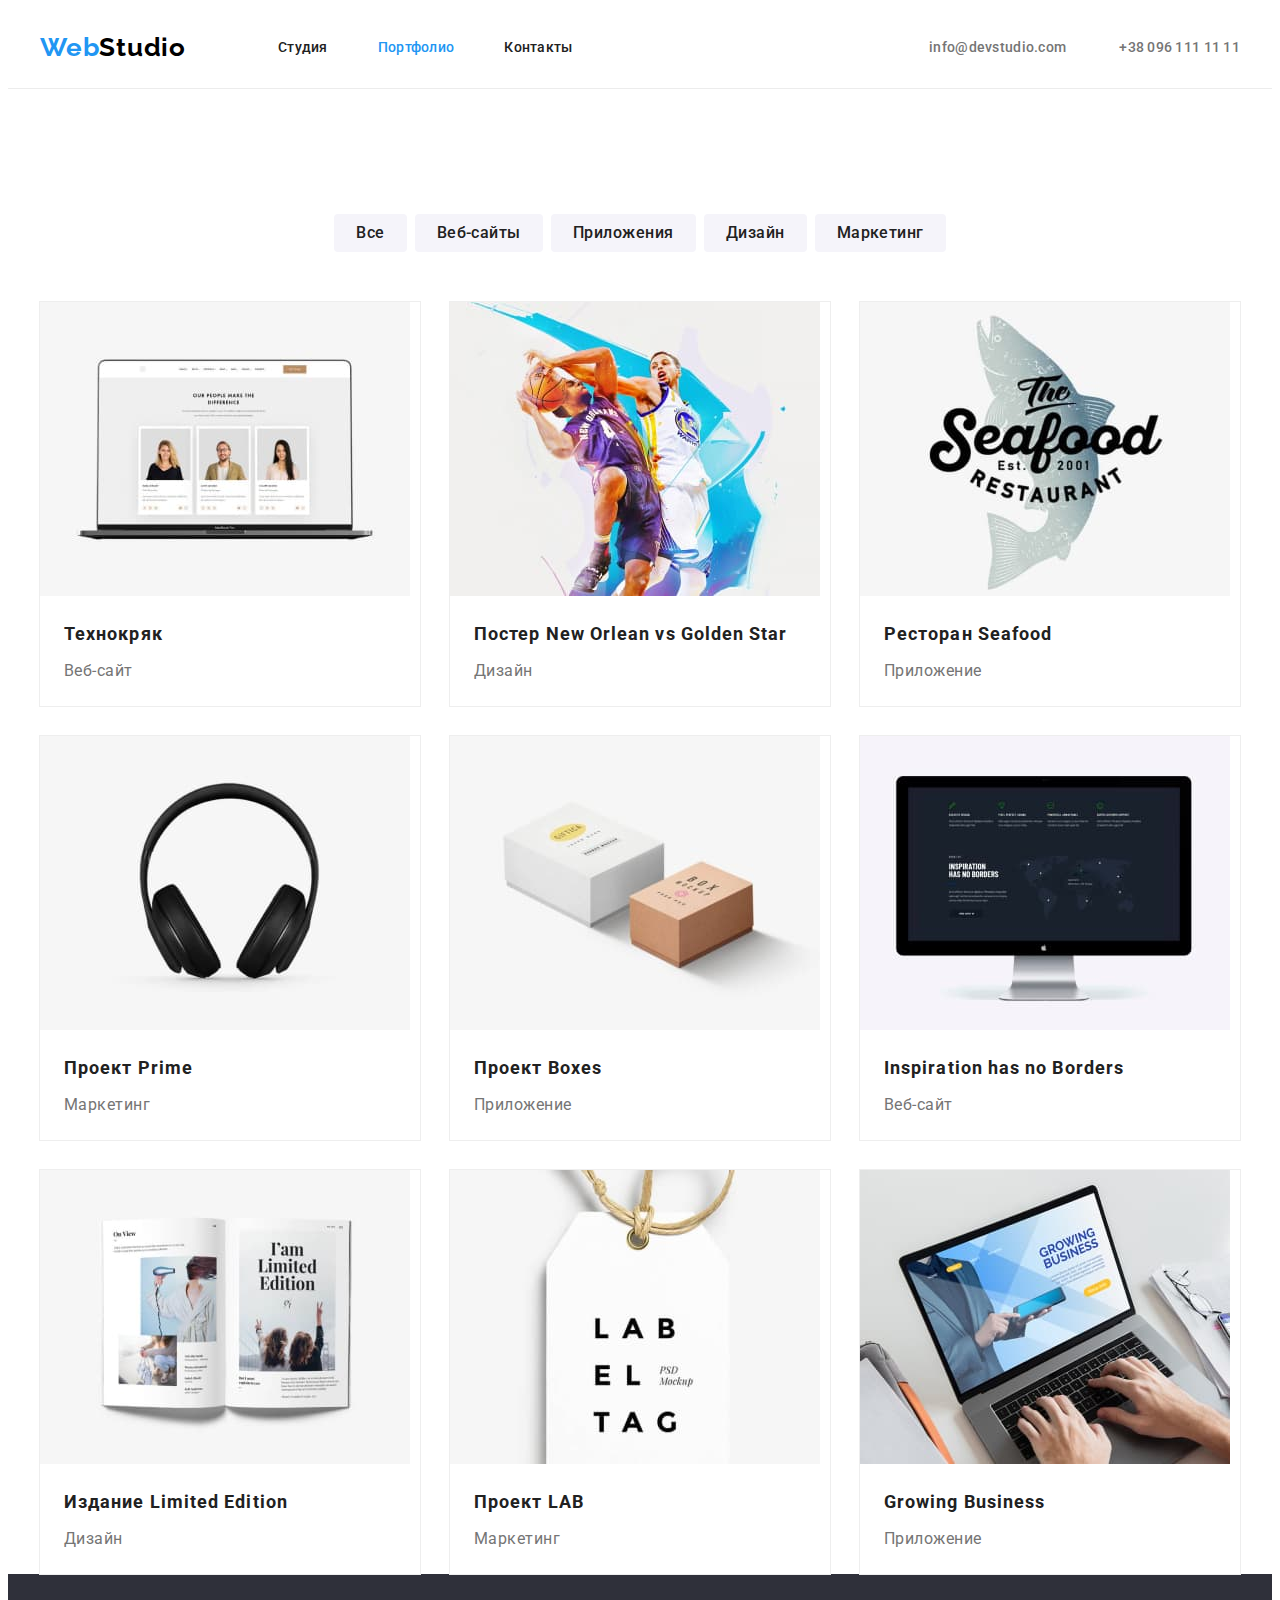
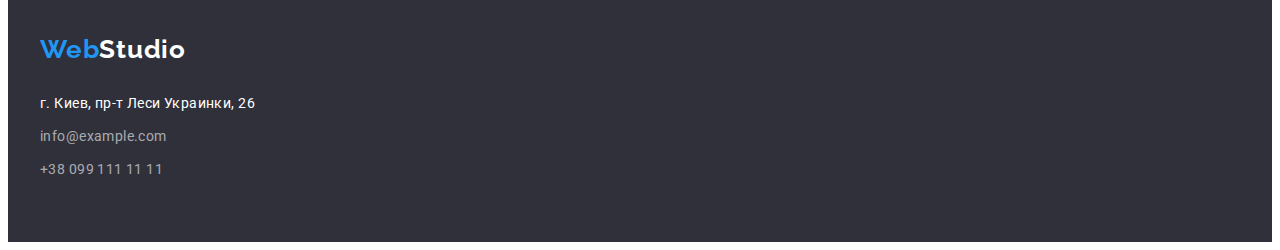
==== portfolio.html @ a0f65e9c "homework №3" ====
<!DOCTYPE html>
<html lang="en">
  <head>
    <meta charset="UTF-8" />
    <meta http-equiv="X-UA-Compatible" content="IE=edge" />
    <meta name="viewport" content="width=, initial-scale=1.0" />
    <title>Portfolio</title>

    <!--Шрифти-->
    <link rel="preconnect" href="https://fonts.googleapis.com" />
    <link rel="preconnect" href="https://fonts.gstatic.com" crossorigin />
    <link
      href="https://fonts.googleapis.com/css2?family=Raleway:wght@700&family=Roboto:wght@400;500;700;900&display=swap"
      rel="stylesheet"
    />

    <!-- Normalize styles start - нормалізація стилів-->
    <link
      rel="stylesheet"
      href="https://cdnjs.cloudflare.com/ajax/libs/modern-normalize/1.1.0/modern-normalize.min.css"
      integrity="sha512-wpPYUAdjBVSE4KJnH1VR1HeZfpl1ub8YT/NKx4PuQ5NmX2tKuGu6U/JRp5y+Y8XG2tV+wKQpNHVUX03MfMFn9Q=="
      crossorigin="anonymous"
      referrerpolicy="no-referrer"
    />
    <!-- Normalize styles end -->

    <!-- Кастомні стилі-->
    <link rel="stylesheet" href="./css/styles.css" />
  </head>

  <body>
    <!--section header-->
    <header class="header">
      <div class="header-container container">
        <a class="header-logo logo link" href="./index.html"
          ><span class="logo-accent">Web</span><span class="logo-black">Studio</span></a
        >
        <nav class="header-nav">
          <ul class="header-list list">
            <li class="header-item">
              <a class="header-link link" href="./index.html">Студия</a>
            </li>
            <li class="header-item">
              <a class="header-link link-page link" href="./portfolio.html">Портфолио</a>
            </li>
            <li class="header-item">
              <a class="header-link link" href="">Контакты</a>
            </li>
          </ul>
        </nav>
        <div class="header-group">
          <a class="header-mail link" href="mailto:info@devstudio.com">info@devstudio.com</a>
          <a class="header-phone link" href="tel:+380961111111">+38 096 111 11 11</a>
        </div>
      </div>
    </header>

    <!-- Блок унікального контенту на сторінці -->

    <main>
      <!--section portfolio-->

      <section class="portfolio">
        <div class="container portfolio-container">
          <h1 class="portfolio-header">Портфолио</h1>
          <ul class="portfolio-list list">
            <li class="portfolio-item">
              <button class="portfolio-btn" type="button">Все</button>
            </li>
            <li class="portfolio-item">
              <button class="portfolio-btn" type="button">Веб-сайты</button>
            </li>
            <li class="portfolio-item">
              <button class="portfolio-btn" type="button">Приложения</button>
            </li>
            <li class="portfolio-item">
              <button class="portfolio-btn" type="button">Дизайн</button>
            </li>
            <li class="portfolio-item">
              <button class="portfolio-btn" type="button">Маркетинг</button>
            </li>
          </ul>

          <ul class="projects-list list">
            <li class="projects-item">
              <a class="project-item link" href="">
                <img src="./images/portfolio/img-21.jpg" alt="Веб-сайт" width="370" height="294" />
                <div class="projects-content">
                  <h2 class="projects-header">Технокряк</h2>
                  <p class="projects-text">Веб-сайт</p>
                </div>
              </a>
            </li>
            <li class="projects-item">
              <a class="project-item link" href="">
                <img src="./images/portfolio/img-22.jpg" alt="Дизайн" width="370" height="294" />
                <div class="projects-content">
                  <h2 class="projects-header">
                    Постер <span lang="en">New Orlean vs Golden Star</span>
                  </h2>
                  <p class="projects-text">Дизайн</p>
                </div>
              </a>
            </li>
            <li class="projects-item">
              <a class="project-item link" href="">
                <img
                  src="./images/portfolio/img-23.jpg"
                  alt="Приложение"
                  width="370"
                  height="294"
                />
                <div class="projects-content">
                  <h2 class="projects-header">Ресторан <span lang="en">Seafood</span></h2>
                  <p class="projects-text">Приложение</p>
                </div>
              </a>
            </li>
            <li class="projects-item">
              <a class="project-item link" href="">
                <img src="./images/portfolio/img-24.jpg" alt="Маркетинг" width="370" height="294" />
                <div class="projects-content">
                  <h2 class="projects-header">Проект <span lang="en">Prime</span></h2>
                  <p class="projects-text">Маркетинг</p>
                </div>
              </a>
            </li>
            <li class="projects-item">
              <a class="project-item link" href="">
                <img
                  src="./images/portfolio/img-25.jpg"
                  alt="Приложение"
                  width="370"
                  height="294"
                />
                <div class="projects-content">
                  <h2 class="projects-header">Проект <span lang="en">Boxes</span></h2>
                  <p class="projects-text">Приложение</p>
                </div>
              </a>
            </li>
            <li class="projects-item">
              <a class="project-item link" href="">
                <img src="./images/portfolio/img-26.jpg" alt="Веб-сайт" width="370" height="294" />
                <div class="projects-content">
                  <h2 class="projects-header" lang="en">Inspiration has no Borders</h2>
                  <p class="projects-text">Веб-сайт</p>
                </div>
              </a>
            </li>
            <li class="projects-item">
              <a class="project-item link" href="">
                <img src="./images/portfolio/img-27.jpg" alt="Дизайн" width="370" height="294" />
                <div class="projects-content">
                  <h2 class="projects-header">Издание <span lang="en">Limited Edition</span></h2>
                  <p class="projects-text">Дизайн</p>
                </div>
              </a>
            </li>
            <li class="projects-item">
              <a class="project-item link" href="">
                <img src="./images/portfolio/img-28.jpg" alt="Маркетинг" width="370" height="294" />
                <div class="projects-content">
                  <h2 class="projects-header">Проект <span lang="en">LAB</span></h2>
                  <p class="projects-text">Маркетинг</p>
                </div>
              </a>
            </li>
            <li class="projects-item">
              <a class="project-item link" href="">
                <img
                  src="./images/portfolio/img-29.jpg"
                  alt="Приложение"
                  width="370"
                  height="294"
                />
                <div class="projects-content">
                  <h2 class="projects-header" lang="en">Growing Business</h2>
                  <p class="projects-text">Приложение</p>
                </div>
              </a>
            </li>
          </ul>
        </div>
      </section>
    </main>

    <!-- Секція футер footer -->

    <footer class="footer">
      <div class="container">
        <a class="footer-logo logo link" href="./index.html"
          ><span class="logo-accent">Web</span><span class="logo-white">Studio</span></a
        >

        <ul class="footer-list list">
          <li class="footer-list-item">
            <a
              class="footer-adres link"
              href="https://goo.gl/maps/ohNzx2PxWjNoFHiMA"
              target="_blank"
              rel="noopener noreferrer"
            >
              г. Киев, пр-т Леси Украинки, 26
            </a>
          </li>
          <li class="footer-list-item">
            <a class="footer-mail link" href="mailto:info@example.com">info@example.com</a>
          </li>
          <li class="footer-list-item">
            <a class="footer-phone link" href="tel:+380991111111">+38 099 111 11 11</a>
          </li>
        </ul>
      </div>
    </footer>
  </body>
</html>
---- css/styles.css ----
:root {

 /* fonts */
    --main-font: "Roboto";
    --secondary-font: "Raleway";

/* logo colers */
    --logo-basic: #2196F3;
    --logo-black: #000000;
    --logo-white: #FFFFFF;

/* bg-colors  */
    --bg-general: #FFFFFF;
    --bg-secondery: #2F303A;
    --bg-main: #E5E5E5;
    --bg-command: #F5F4FA;
    --hat-hover: #188ce8;

    
/* text colors */
    --txt-title: #212121;
    --txt-general: #FFFFFF;
    --txt-secondery: #757575;
    --highlight-color: #2196F3;
    --footer-contact: rgba(255, 255, 255, 0.6);

/* line color */
    --header-line: #ECECEC;
    --item-line: #EEEEEE;
} 
 

/* body */
 
body {
    font-family: var(--main-font), sans-serif;
    font-size: 14px;
    line-height: 1.14;
    color: var(--txt-title);

}


/*reset */

h1,
h2,
h3,
h4,
p {
    margin: 0;
}

img {
    display: block;
    max-width: 100%;
    height: auto;
}

/* common styles start */

.container {
    width: 1200px;
    padding-left: 15px;
    padding-right: 15px;
    margin-left: auto;
    margin-right: auto;
}

.link {
    text-decoration: none;
}

.list {
    list-style: none;
    margin: 0;
    padding: 0;
}


/* logo, header, footer */

/* logo ======================= ЛОГОТИП  */

.logo {
    font-family: var(--secondary-font);
    font-weight: 700;
    font-size: 26px;
    line-height: 1.19;
    letter-spacing: 0.03em;
    color: var(--logo-basic);
}

.logo-black {
    color: var(--logo-black);
}

.logo-white {
    color: var(--logo-white);
}

/* header ========================ШАПКА */

.header {
    background-color: var(--bg-general);
    border-bottom: 1px solid var(--header-line);
}

.header-logo {
    margin-right: 92px;
    margin-top: 24px;
    margin-bottom: 25px;
}

.header-item:not(:last-child) {
    margin-right: 50px;
}

.header-link {
    display: block;
    padding-top: 32px;
    padding-bottom: 32px;
    font-weight: 500;
    font-size: 14px;
    line-height: 1.14;
    letter-spacing: 0.02em;
    color: var(--txt-title);
}

.header-link:hover,
.header-link:focus {
    color: var(--highlight-color);
}

.header-group {
    margin-left: auto;
}

.header-container {
    display: flex;
    align-items: center;
}

.header-list {
    display: flex;
}

.link-page {
    color: var(--highlight-color);
}

.header-phone {
    margin-left: 50px;
}

.header-mail,
.header-phone {
    font-weight: 500;
    font-size: 14px;
    line-height: 1.14;
    letter-spacing: 0.02em;
    color: var(--txt-secondery);
}

.header-mail:hover,
.header-mail:focus,
.header-phone:hover,
.header-phone:focus {
    color: var(--highlight-color);
}
 
/* footer ========================  ПОДВАЛ */

.footer {
    background-color: var(--bg-secondery);
    padding-top: 60px;
    padding-bottom: 60px;
}

.footer-list {
    margin-top: 20pt;
}

.footer-list-item:not(:last-child) {
    margin-bottom: 9px;
    margin-top: 0px;
}

.footer-adres,
.footer-mail,
.footer-phone {
    font-size: 14px;
    line-height: 1.71;
    letter-spacing: 0.03em;
}

.footer-adres {
    color: var(--txt-general);
}

.footer-mail,
.footer-phone {
    color: var(--footer-contact);
}


/*   main page ==================ГЛАВНАЯ СТРАНИЦА */

/* hat  */

.hat {
    background-color: var(--bg-secondery);
    padding-top: 200px;
    padding-bottom: 200px;
}

.hat-title {
    font-weight: 900;
    font-size: 44px;
    line-height: 1.36;
    text-align: center;
    letter-spacing: 0.06em;
    text-transform: uppercase;
    color: var(--txt-general);
    max-width: 650px;
    margin: 0 auto;
}

.hat-btn {
    font-family: var(--main-font), sans-serif;
    background-color: var(--highlight-color);
    font-weight: 700;
    font-size: 16px;
    line-height: 1.88;
    letter-spacing: 0.06em;
    color: var(--txt-general);
    display: block;
    margin-left: auto;
    margin-right: auto;
    margin-top: 30px;
    border-radius: 4px;
    border-style: none;
    padding: 10px 32px;
}

.hat-btn:hover,
.hat-btn:focus {
    background-color: var(--hat-hover);
    color: var(--txt-general);
}

/* about */

.about {
    padding: 94px;
}

.about-list {
    display: flex;
    padding-left: 0px;
    padding-right: 0px;
}

.about-item {
    width: 270px;
}

.about-item:not(:last-child) {
    margin-right: 30px;
}

.about-header {
    font-weight: 700;
    font-size: 14px;
    line-height: 1.14;
    letter-spacing: 0.03em;
    text-transform: uppercase;
    color: var(--txt-title);
    margin-right: 30px;
}

.about-text {
    font-size: 14px;
    line-height: 1.71;
    letter-spacing: 0.03em;
    color: var(--txt-secondery);
}

/* work */

.work-header {
    font-weight: 700;
    font-size: 36px;
    line-height: 1.17;
    text-align: center;
    letter-spacing: 0.03em;
    color: var(--txt-title);
    margin-bottom: 50px;
}

.work-list {
    display: flex;
    margin-bottom: 94px;
}

.work-list-item:not(:last-child) {
    margin-right: 30px;
}

/* command */

.command {
    background-color: var(--bg-command);
    padding-top: 94px;
    padding-bottom: 94px;
}

.command-list {
    display: flex;
}

.command-list-item {
    background-color: var(--bg-general);
}

.command-list-item:not(:last-child) {
    margin-right: 30px;
}

.command-header {
    font-weight: 700;
    font-size: 36px;
    line-height: 1.17;
    text-align: center;
    letter-spacing: 0.03em;
    color: var(--txt-title);
    padding-top: 94px;
    padding-bottom: 50px;
}

.command-list-header,
.command-text {
    font-size: 16px;
    line-height: 1.19;
    text-align: center;
    letter-spacing: 0.03em;
    color: var(--txt-title);
}

.command-list-header {
    font-weight: 500;
    color: var(--txt-title);
    padding-top: 30px;
    padding-bottom: 10px;
}

.command-text {
    color: var(--txt-secondery);
    padding-top: 0px;
    padding-bottom: 30px;
}


/* page portfolio ======================== СТРАНИЦА ПОРТФОЛИО  */

/* filter */

.portfolio-header {
    display: none;
}

/*  block portfolio-btn --- блок кнопок */

.portfolio-list {
    display: flex;
    justify-content: center;
    margin-left: auto;
    margin-left: auto;
}

.portfolio-item {
    margin-bottom: 50px;
    margin-top: 94pt;
}

.portfolio-item:not(:last-child) {
    margin-right: 8px;
}

.portfolio-btn {
    font-family: var(--main-font), sans-serif;
    background-color: var(--bg-command);
    font-weight: 500;
    font-size: 16px;
    line-height: 1.62;
    text-align: center;
    letter-spacing: 0.03em;
    color: var(--txt-title);
    cursor: pointer;
    padding: 6px 22px;
    border-radius: 4px;
    border-style: none;
}

.portfolio-btn:hover,
.portfolio-btn:focus {
    background-color: var(--highlight-color);
    color: var(--txt-general);
}

/*  block projects-list --- блок проэктов */

.projects-list {
    padding: 0;
    margin: 0;
    list-style: none;
    display: flex;
    flex-wrap: wrap;
    margin-left: -30px;
    margin-top: -30px;
}

.projects-item {
    background-color: var(--bg-general);
    outline: 1px solid var(--item-line);
    flex-basis: calc(100% / 3 - 30px);
    margin-left: 30px;
    margin-top: 30px;
}

.projects-content {
    padding: 20px 24px;
}

.projects-header {
    font-weight: 700;
    font-size: 18px;
    line-height: 2;
    letter-spacing: 0.06em;
    color: var(--txt-title);
}

.projects-text {
    font-size: 16px;
    line-height: 1.88;
    letter-spacing: 0.03em;
    color: var(--txt-secondery);
    margin-top: 4px;
}
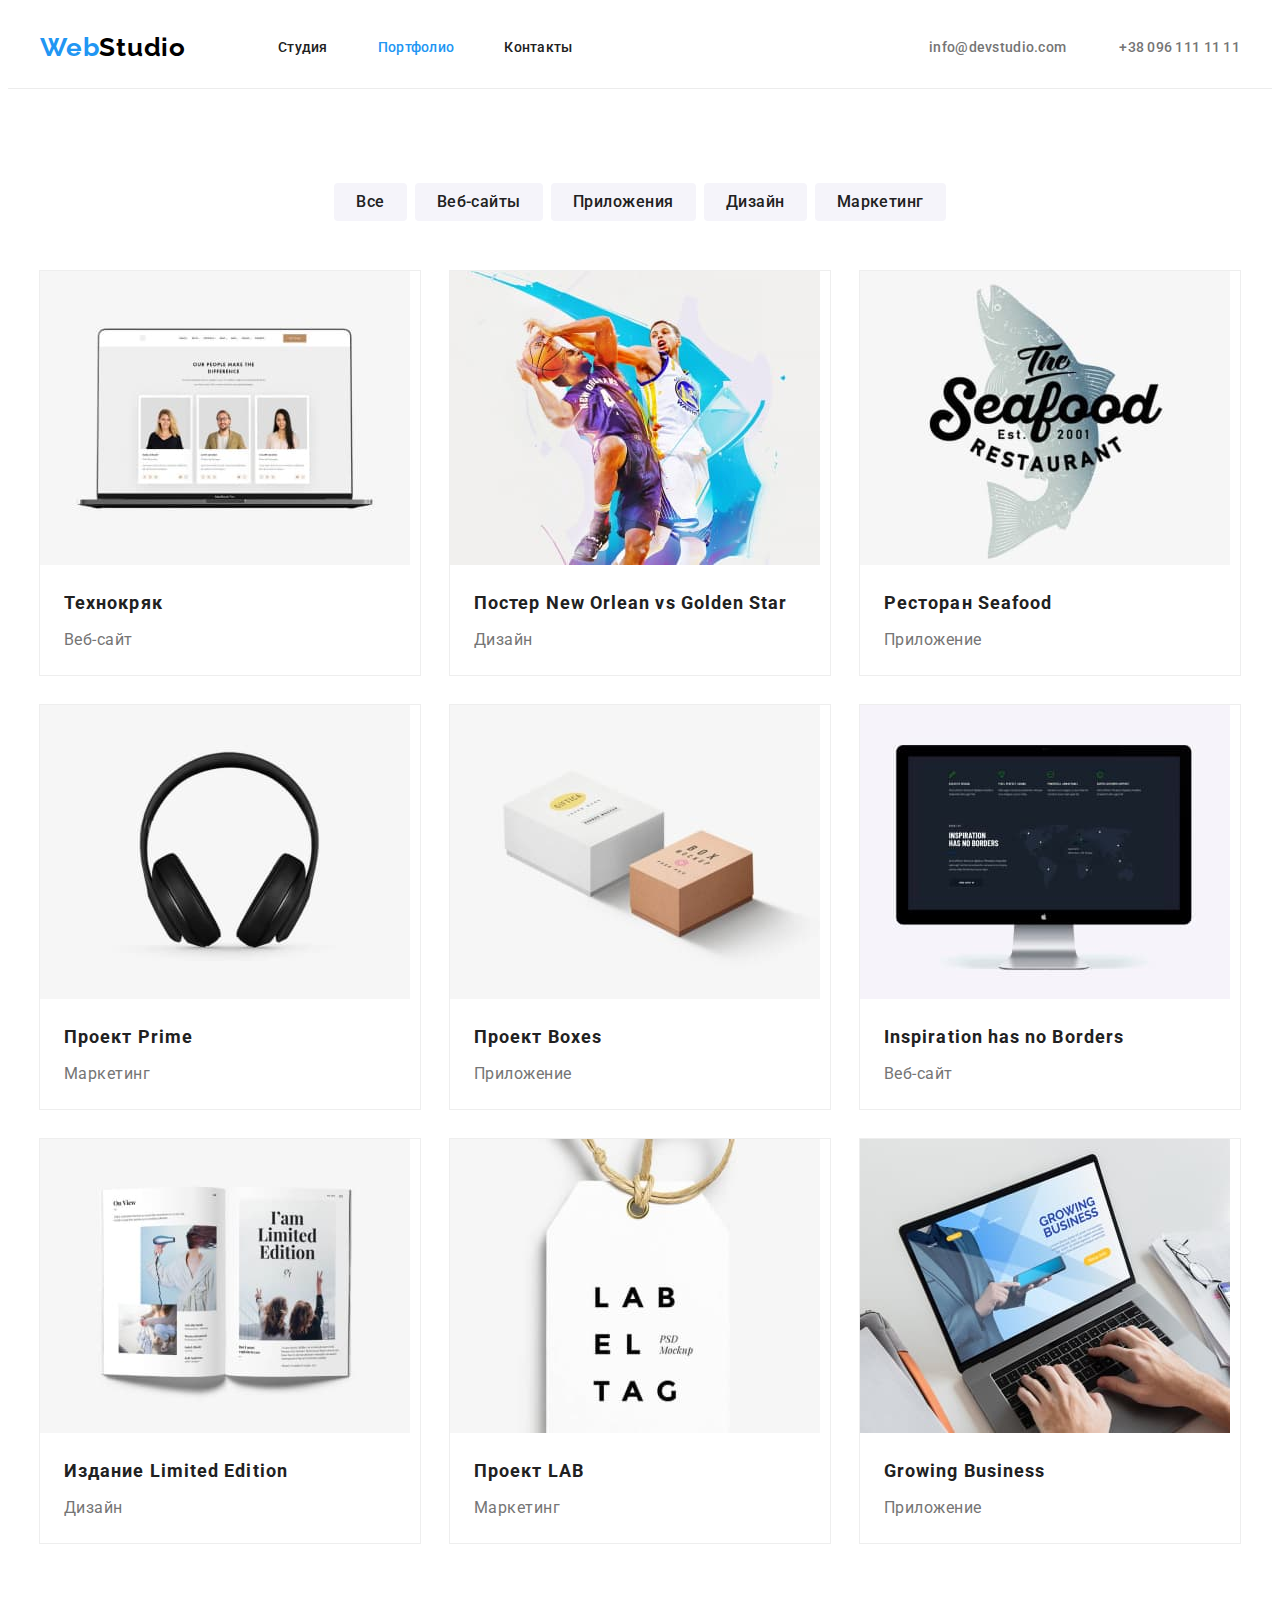
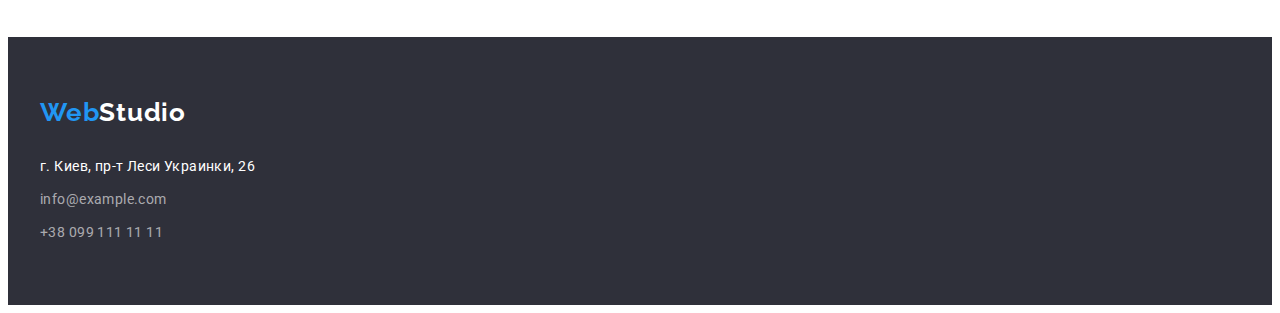
==== commit adc66812: "error correction" ====
--- a/portfolio.html
+++ b/portfolio.html
@@ -60,8 +60,8 @@
     <main>
       <!--section portfolio-->
 
-      <section class="portfolio">
-        <div class="container portfolio-container">
+      <section class="portfolio-block">
+        <div class="container">
           <h1 class="portfolio-header">Портфолио</h1>
           <ul class="portfolio-list list">
             <li class="portfolio-item">
--- a/css/styles.css
+++ b/css/styles.css
@@ -37,7 +37,6 @@
     font-size: 14px;
     line-height: 1.14;
     color: var(--txt-title);
-
 }
 
 
@@ -49,6 +48,7 @@
 h4,
 p {
     margin: 0;
+    padding: 0;
 }
 
 img {
@@ -252,7 +252,7 @@
 /* about */
 
 .about {
-    padding: 94px;
+    padding: 94px 0;
 }
 
 .about-list {
@@ -276,7 +276,7 @@
     letter-spacing: 0.03em;
     text-transform: uppercase;
     color: var(--txt-title);
-    margin-right: 30px;
+    margin-bottom: 10px;
 }
 
 .about-text {
@@ -287,6 +287,12 @@
 }
 
 /* work */
+
+.work {
+    padding-top: 0px;
+    padding-bottom: 94px;
+}
+
 
 .work-header {
     font-weight: 700;
@@ -300,7 +306,6 @@
 
 .work-list {
     display: flex;
-    margin-bottom: 94px;
 }
 
 .work-list-item:not(:last-child) {
@@ -315,18 +320,6 @@
     padding-bottom: 94px;
 }
 
-.command-list {
-    display: flex;
-}
-
-.command-list-item {
-    background-color: var(--bg-general);
-}
-
-.command-list-item:not(:last-child) {
-    margin-right: 30px;
-}
-
 .command-header {
     font-weight: 700;
     font-size: 36px;
@@ -334,8 +327,19 @@
     text-align: center;
     letter-spacing: 0.03em;
     color: var(--txt-title);
-    padding-top: 94px;
-    padding-bottom: 50px;
+    margin-bottom: 50px;
+}
+
+.command-list {
+    display: flex;
+}
+
+.command-list-item {
+    background-color: var(--bg-general);
+}
+
+.command-list-item:not(:last-child) {
+    margin-right: 30px;
 }
 
 .command-list-header,
@@ -347,17 +351,19 @@
     color: var(--txt-title);
 }
 
+.command-list-block {
+    padding-top: 30px;
+    padding-bottom: 30px;
+}
+
 .command-list-header {
     font-weight: 500;
     color: var(--txt-title);
-    padding-top: 30px;
-    padding-bottom: 10px;
+    margin-bottom: 10px;
 }
 
 .command-text {
     color: var(--txt-secondery);
-    padding-top: 0px;
-    padding-bottom: 30px;
 }
 
 
@@ -369,19 +375,28 @@
     display: none;
 }
 
-/*  block portfolio-btn --- блок кнопок */
+/*  portfolio-filter --- блок кнопок */
+
+
+.portfolio-block {
+    padding-top: 94px;
+    padding-bottom: 94px;
+}
 
 .portfolio-list {
     display: flex;
     justify-content: center;
     margin-left: auto;
     margin-left: auto;
-}
-
+    margin-bottom: 50px;
+}
+
+/*
 .portfolio-item {
-    margin-bottom: 50px;
-    margin-top: 94pt;
-}
+    margin-bottom: 0px;
+    margin-top: 0pt;
+}
+*/
 
 .portfolio-item:not(:last-child) {
     margin-right: 8px;
@@ -408,7 +423,7 @@
     color: var(--txt-general);
 }
 
-/*  block projects-list --- блок проэктов */
+/*  projects-list --- блок проэктов */
 
 .projects-list {
     padding: 0;
